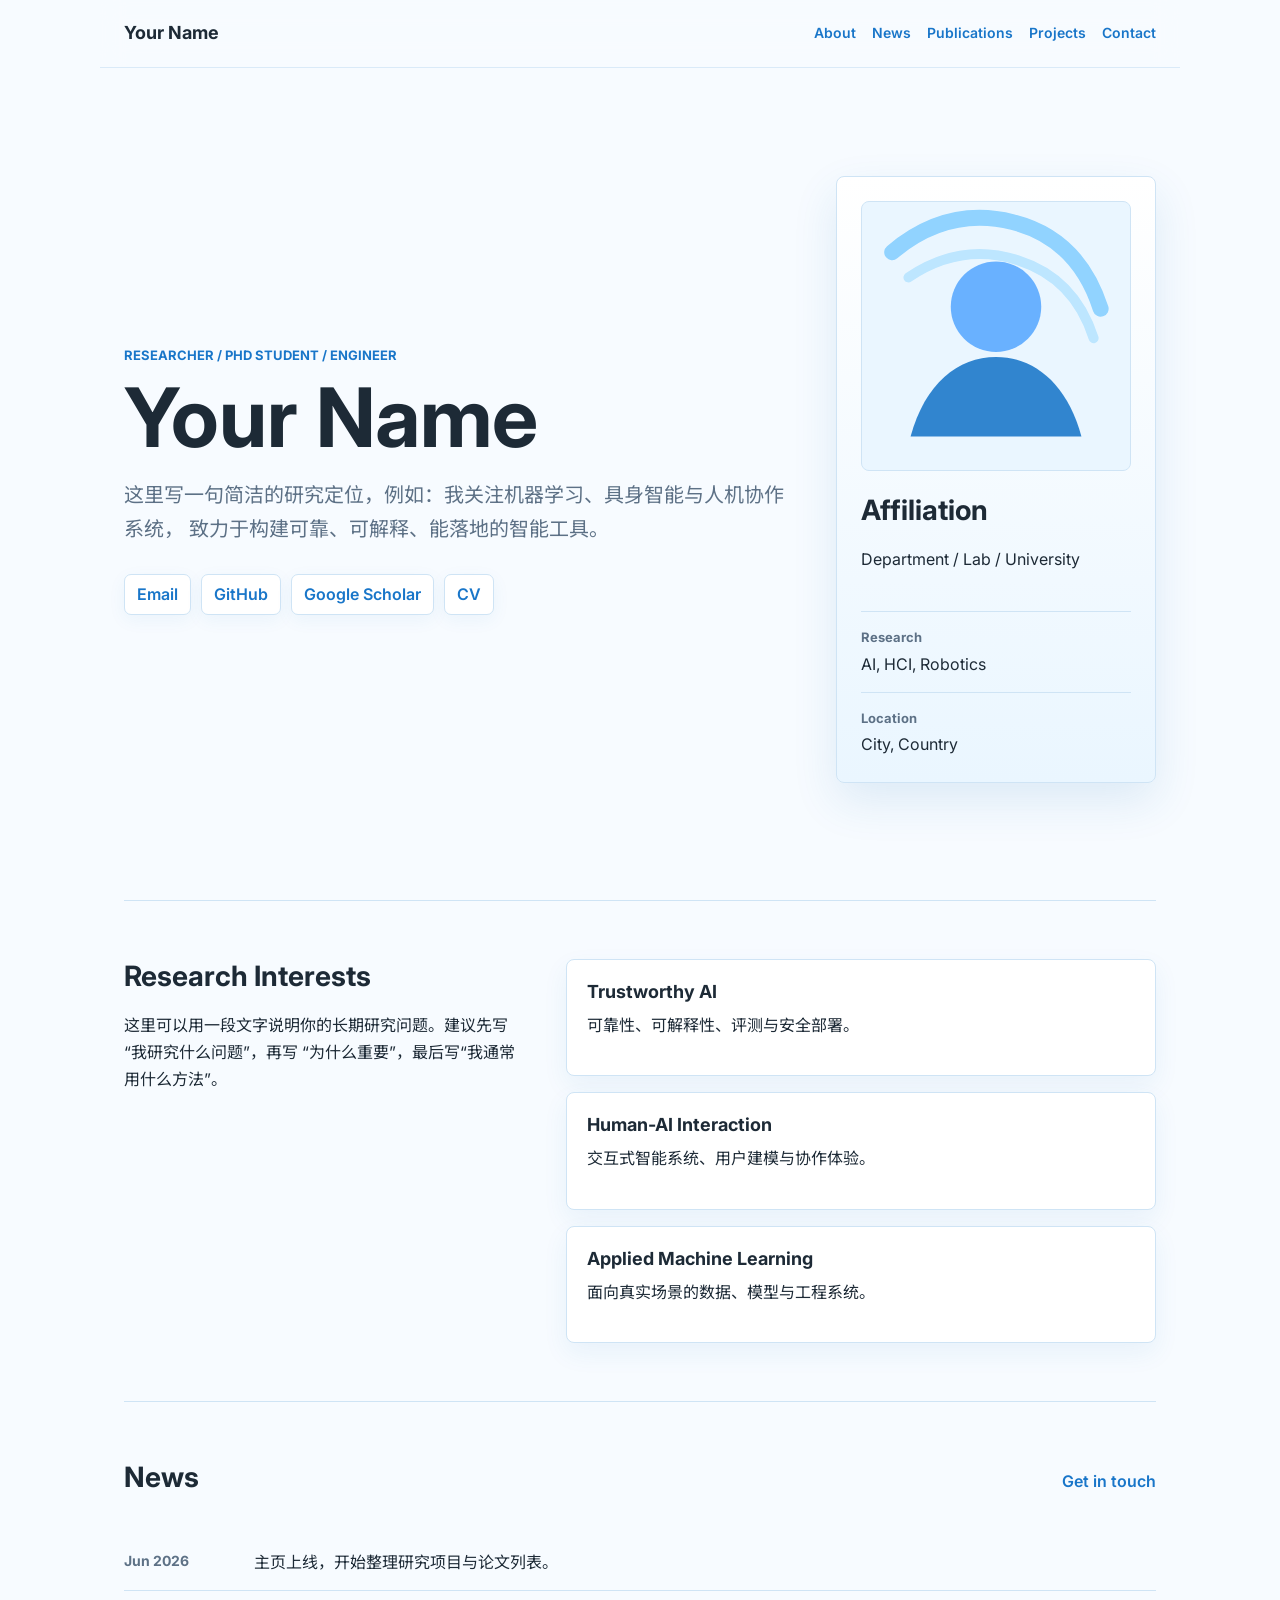
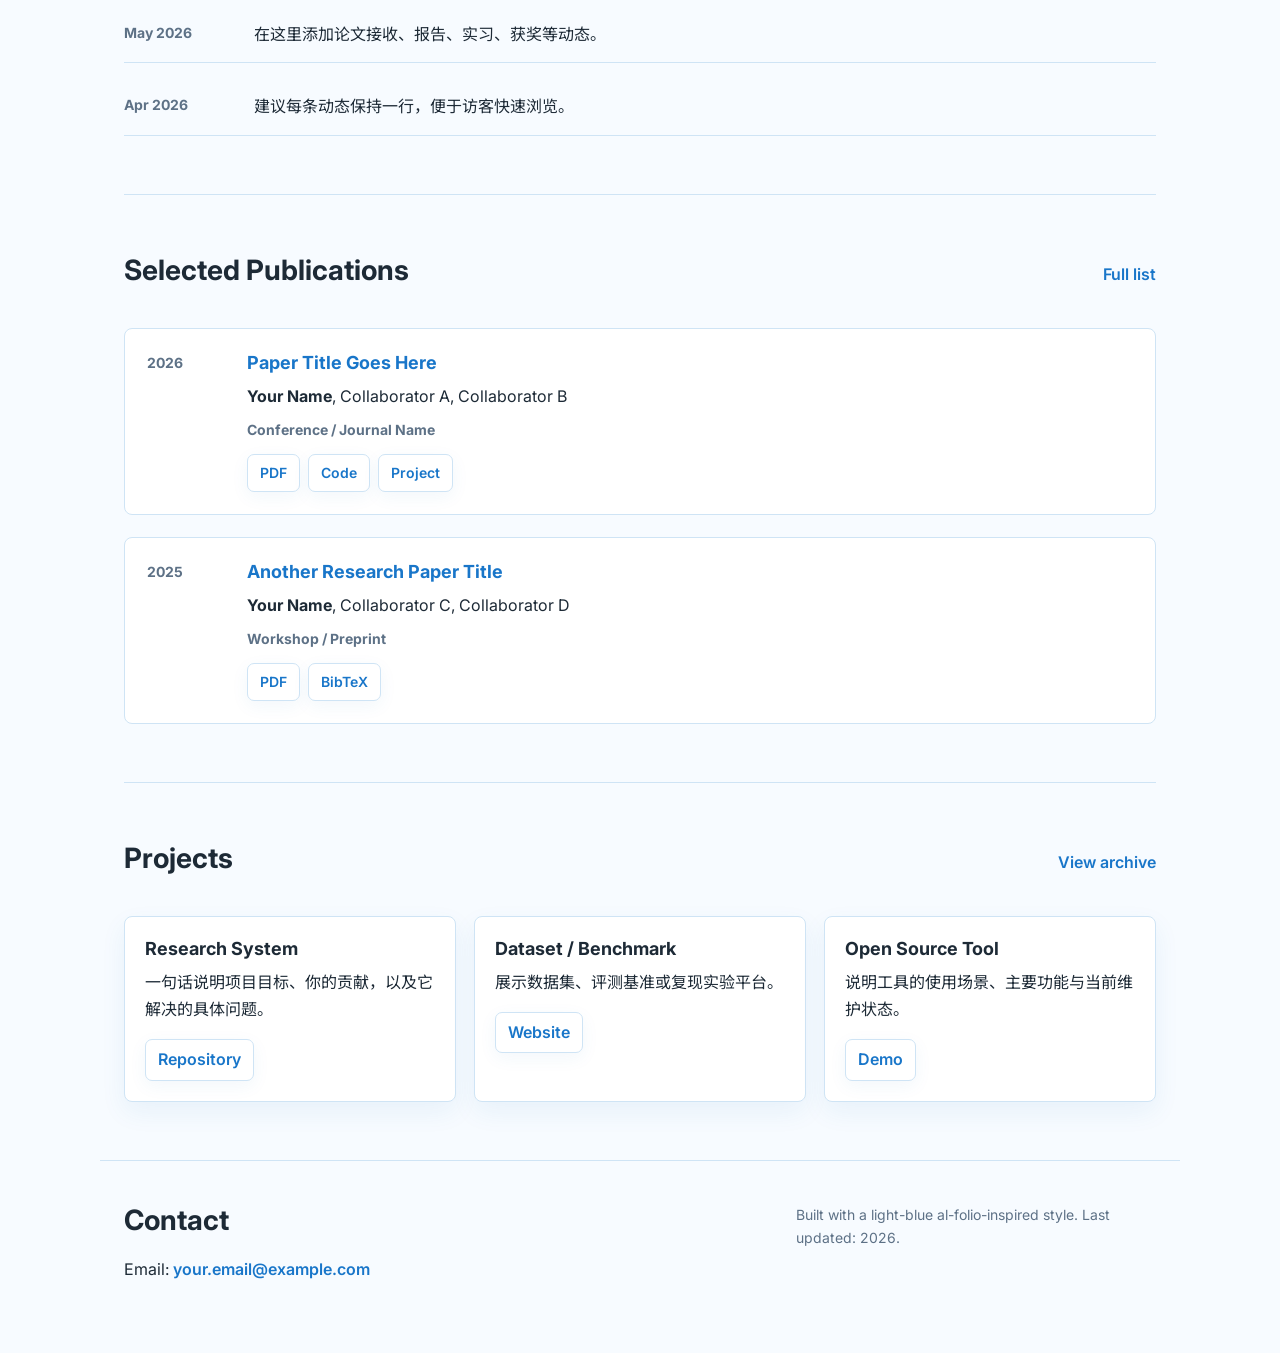
==== index.html @ ca246e32 "first commit" ====
<!doctype html>
<html lang="zh-CN">
  <head>
    <meta charset="utf-8" />
    <meta name="viewport" content="width=device-width, initial-scale=1" />
    <meta
      name="description"
      content="个人学术主页，展示研究方向、论文、项目与联系方式。"
    />
    <title>Your Name | Research Homepage</title>
    <link rel="preconnect" href="https://fonts.googleapis.com" />
    <link rel="preconnect" href="https://fonts.gstatic.com" crossorigin />
    <link
      href="https://fonts.googleapis.com/css2?family=Inter:wght@400;500;600;700&family=Noto+Sans+SC:wght@400;500;700&display=swap"
      rel="stylesheet"
    />
    <link rel="stylesheet" href="assets/css/style.css" />
  </head>
  <body>
    <header class="site-header">
      <a class="brand" href="#top">Your Name</a>
      <nav class="nav" aria-label="Primary navigation">
        <a href="#about">About</a>
        <a href="#news">News</a>
        <a href="#publications">Publications</a>
        <a href="#projects">Projects</a>
        <a href="#contact">Contact</a>
      </nav>
    </header>

    <main id="top">
      <section class="intro" id="about">
        <div class="intro-copy">
          <p class="eyebrow">Researcher / PhD Student / Engineer</p>
          <h1>Your Name</h1>
          <p class="subtitle">
            这里写一句简洁的研究定位，例如：我关注机器学习、具身智能与人机协作系统，
            致力于构建可靠、可解释、能落地的智能工具。
          </p>
          <div class="link-row" aria-label="Profile links">
            <a href="mailto:your.email@example.com">Email</a>
            <a href="https://github.com/your-github">GitHub</a>
            <a href="https://scholar.google.com/">Google Scholar</a>
            <a href="assets/files/cv.pdf">CV</a>
          </div>
        </div>
        <aside class="profile-panel" aria-label="Profile summary">
          <img
            class="portrait"
            src="assets/img/profile-placeholder.svg"
            alt="Profile portrait placeholder"
          />
          <div>
            <h2>Affiliation</h2>
            <p>Department / Lab / University</p>
          </div>
          <dl class="quick-facts">
            <div>
              <dt>Research</dt>
              <dd>AI, HCI, Robotics</dd>
            </div>
            <div>
              <dt>Location</dt>
              <dd>City, Country</dd>
            </div>
          </dl>
        </aside>
      </section>

      <section class="section two-column">
        <div>
          <h2>Research Interests</h2>
          <p>
            这里可以用一段文字说明你的长期研究问题。建议先写“我研究什么问题”，再写
            “为什么重要”，最后写“我通常用什么方法”。
          </p>
        </div>
        <div class="interest-list">
          <article>
            <h3>Trustworthy AI</h3>
            <p>可靠性、可解释性、评测与安全部署。</p>
          </article>
          <article>
            <h3>Human-AI Interaction</h3>
            <p>交互式智能系统、用户建模与协作体验。</p>
          </article>
          <article>
            <h3>Applied Machine Learning</h3>
            <p>面向真实场景的数据、模型与工程系统。</p>
          </article>
        </div>
      </section>

      <section class="section" id="news">
        <div class="section-heading">
          <h2>News</h2>
          <a href="#contact">Get in touch</a>
        </div>
        <ol class="timeline">
          <li>
            <time datetime="2026-06">Jun 2026</time>
            <span>主页上线，开始整理研究项目与论文列表。</span>
          </li>
          <li>
            <time datetime="2026-05">May 2026</time>
            <span>在这里添加论文接收、报告、实习、获奖等动态。</span>
          </li>
          <li>
            <time datetime="2026-04">Apr 2026</time>
            <span>建议每条动态保持一行，便于访客快速浏览。</span>
          </li>
        </ol>
      </section>

      <section class="section" id="publications">
        <div class="section-heading">
          <h2>Selected Publications</h2>
          <a href="https://scholar.google.com/">Full list</a>
        </div>
        <div class="publication-list">
          <article class="publication">
            <p class="pub-year">2026</p>
            <div>
              <h3>Paper Title Goes Here</h3>
              <p class="authors">
                <strong>Your Name</strong>, Collaborator A, Collaborator B
              </p>
              <p class="venue">Conference / Journal Name</p>
              <div class="pub-links">
                <a href="#">PDF</a>
                <a href="#">Code</a>
                <a href="#">Project</a>
              </div>
            </div>
          </article>
          <article class="publication">
            <p class="pub-year">2025</p>
            <div>
              <h3>Another Research Paper Title</h3>
              <p class="authors">
                <strong>Your Name</strong>, Collaborator C, Collaborator D
              </p>
              <p class="venue">Workshop / Preprint</p>
              <div class="pub-links">
                <a href="#">PDF</a>
                <a href="#">BibTeX</a>
              </div>
            </div>
          </article>
        </div>
      </section>

      <section class="section" id="projects">
        <div class="section-heading">
          <h2>Projects</h2>
          <a href="projects/">View archive</a>
        </div>
        <div class="project-grid">
          <article class="project-card">
            <h3>Research System</h3>
            <p>一句话说明项目目标、你的贡献，以及它解决的具体问题。</p>
            <a href="#">Repository</a>
          </article>
          <article class="project-card">
            <h3>Dataset / Benchmark</h3>
            <p>展示数据集、评测基准或复现实验平台。</p>
            <a href="#">Website</a>
          </article>
          <article class="project-card">
            <h3>Open Source Tool</h3>
            <p>说明工具的使用场景、主要功能与当前维护状态。</p>
            <a href="#">Demo</a>
          </article>
        </div>
      </section>
    </main>

    <footer class="footer" id="contact">
      <div>
        <h2>Contact</h2>
        <p>
          Email:
          <a href="mailto:your.email@example.com">your.email@example.com</a>
        </p>
      </div>
      <p class="fine-print">
        Built with a light-blue al-folio-inspired style. Last updated: 2026.
      </p>
    </footer>
  </body>
</html>
---- assets/css/style.css ----
:root {
  --bg: #f7fbff;
  --surface: #ffffff;
  --surface-blue: #eaf6ff;
  --text: #1d2a36;
  --muted: #5d7186;
  --line: #cfe4f5;
  --accent: #4da3ff;
  --accent-dark: #1976c9;
  --accent-soft: #d8efff;
  --shadow: 0 18px 45px rgba(31, 115, 184, 0.12);
  --max-width: 1080px;
}

* {
  box-sizing: border-box;
}

html {
  scroll-behavior: smooth;
}

body {
  margin: 0;
  background: var(--bg);
  color: var(--text);
  font-family: Inter, "Noto Sans SC", system-ui, -apple-system, sans-serif;
  font-size: 16px;
  line-height: 1.7;
}

a {
  color: var(--accent-dark);
  font-weight: 600;
  text-decoration: none;
}

a:hover {
  color: #0f5fa8;
  text-decoration: underline;
}

.site-header {
  position: sticky;
  top: 0;
  z-index: 10;
  display: flex;
  align-items: center;
  justify-content: space-between;
  gap: 24px;
  max-width: var(--max-width);
  margin: 0 auto;
  padding: 18px 24px;
  background: rgba(247, 251, 255, 0.88);
  border-bottom: 1px solid rgba(207, 228, 245, 0.72);
  backdrop-filter: blur(12px);
}

.brand {
  color: var(--text);
  font-size: 18px;
  font-weight: 700;
}

.nav {
  display: flex;
  flex-wrap: wrap;
  justify-content: flex-end;
  gap: 16px;
  font-size: 14px;
}

main {
  max-width: var(--max-width);
  margin: 0 auto;
  padding: 48px 24px 0;
}

.intro {
  display: grid;
  grid-template-columns: minmax(0, 1fr) 320px;
  gap: 44px;
  align-items: center;
  min-height: calc(100vh - 116px);
  padding-bottom: 56px;
}

.eyebrow {
  margin: 0 0 10px;
  color: var(--accent-dark);
  font-size: 13px;
  font-weight: 700;
  letter-spacing: 0;
  text-transform: uppercase;
}

h1,
h2,
h3,
p {
  margin-top: 0;
}

h1 {
  margin-bottom: 18px;
  font-size: clamp(42px, 7vw, 82px);
  line-height: 1.02;
  letter-spacing: 0;
}

h2 {
  margin-bottom: 18px;
  font-size: 28px;
  line-height: 1.25;
  letter-spacing: 0;
}

h3 {
  margin-bottom: 8px;
  font-size: 18px;
  line-height: 1.35;
  letter-spacing: 0;
}

.subtitle {
  max-width: 710px;
  color: var(--muted);
  font-size: 20px;
}

.link-row {
  display: flex;
  flex-wrap: wrap;
  gap: 10px;
  margin-top: 28px;
}

.link-row a,
.pub-links a,
.project-card a {
  display: inline-flex;
  align-items: center;
  min-height: 36px;
  padding: 6px 12px;
  border: 1px solid var(--line);
  border-radius: 7px;
  background: var(--surface);
  box-shadow: 0 5px 18px rgba(31, 115, 184, 0.06);
}

.profile-panel {
  display: grid;
  gap: 22px;
  padding: 24px;
  border: 1px solid var(--line);
  border-radius: 8px;
  background: linear-gradient(180deg, var(--surface) 0%, var(--surface-blue) 100%);
  box-shadow: var(--shadow);
}

.portrait {
  width: 100%;
  aspect-ratio: 1;
  border: 1px solid var(--line);
  border-radius: 8px;
  object-fit: cover;
  background: var(--accent-soft);
}

.quick-facts {
  display: grid;
  gap: 14px;
  margin: 0;
}

.quick-facts div {
  padding-top: 14px;
  border-top: 1px solid var(--line);
}

.quick-facts dt {
  color: var(--muted);
  font-size: 13px;
  font-weight: 700;
}

.quick-facts dd {
  margin: 2px 0 0;
}

.section {
  padding: 58px 0;
  border-top: 1px solid var(--line);
}

.two-column {
  display: grid;
  grid-template-columns: 0.8fr 1.2fr;
  gap: 48px;
}

.interest-list {
  display: grid;
  gap: 16px;
}

.interest-list article,
.project-card {
  padding: 20px;
  border: 1px solid var(--line);
  border-radius: 8px;
  background: var(--surface);
  box-shadow: 0 10px 26px rgba(31, 115, 184, 0.07);
}

.section-heading {
  display: flex;
  align-items: baseline;
  justify-content: space-between;
  gap: 20px;
  margin-bottom: 22px;
}

.timeline {
  display: grid;
  gap: 16px;
  margin: 0;
  padding: 0;
  list-style: none;
}

.timeline li {
  display: grid;
  grid-template-columns: 110px minmax(0, 1fr);
  gap: 20px;
  padding: 14px 0;
  border-bottom: 1px solid var(--line);
}

.timeline time,
.pub-year,
.venue {
  color: var(--muted);
  font-size: 14px;
  font-weight: 700;
}

.publication-list {
  display: grid;
  gap: 22px;
}

.publication {
  display: grid;
  grid-template-columns: 80px minmax(0, 1fr);
  gap: 20px;
  padding: 22px;
  border: 1px solid var(--line);
  border-radius: 8px;
  background: var(--surface);
}

.publication h3 {
  color: var(--accent-dark);
}

.authors,
.venue {
  margin-bottom: 8px;
}

.pub-links {
  display: flex;
  flex-wrap: wrap;
  gap: 8px;
  margin-top: 12px;
  font-size: 14px;
}

.project-grid {
  display: grid;
  grid-template-columns: repeat(3, minmax(0, 1fr));
  gap: 18px;
}

.footer {
  display: flex;
  justify-content: space-between;
  gap: 32px;
  max-width: var(--max-width);
  margin: 0 auto;
  padding: 42px 24px 54px;
  border-top: 1px solid var(--line);
}

.fine-print {
  max-width: 360px;
  color: var(--muted);
  font-size: 14px;
}

@media (max-width: 820px) {
  .site-header {
    align-items: flex-start;
    flex-direction: column;
  }

  .nav {
    justify-content: flex-start;
  }

  main {
    padding-top: 30px;
  }

  .intro,
  .two-column,
  .project-grid {
    grid-template-columns: 1fr;
  }

  .intro {
    min-height: auto;
  }

  .profile-panel {
    max-width: 420px;
  }

  .timeline li,
  .publication {
    grid-template-columns: 1fr;
  }

  .footer {
    flex-direction: column;
  }
}

@media (max-width: 480px) {
  body {
    font-size: 15px;
  }

  .site-header,
  main,
  .footer {
    padding-left: 18px;
    padding-right: 18px;
  }

  h1 {
    font-size: 42px;
  }

  .subtitle {
    font-size: 18px;
  }

  .section-heading {
    align-items: flex-start;
    flex-direction: column;
  }
}
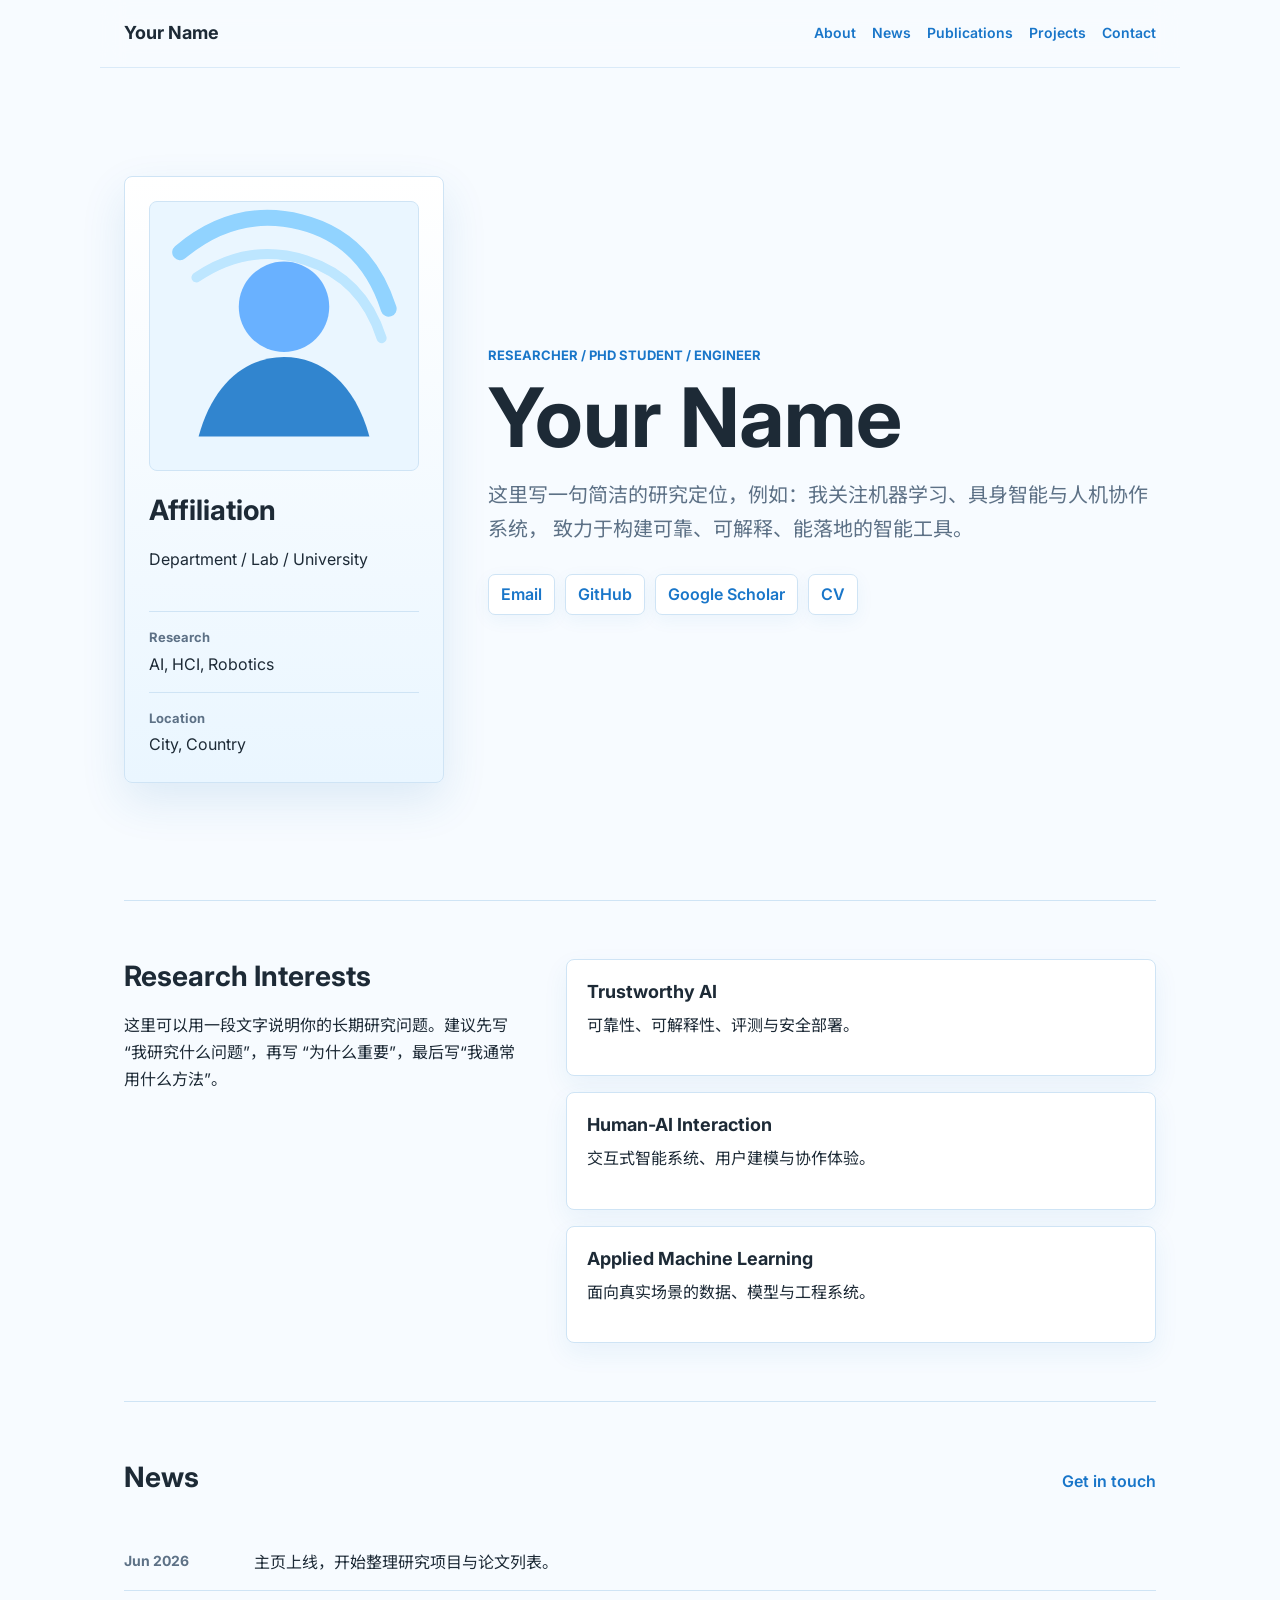
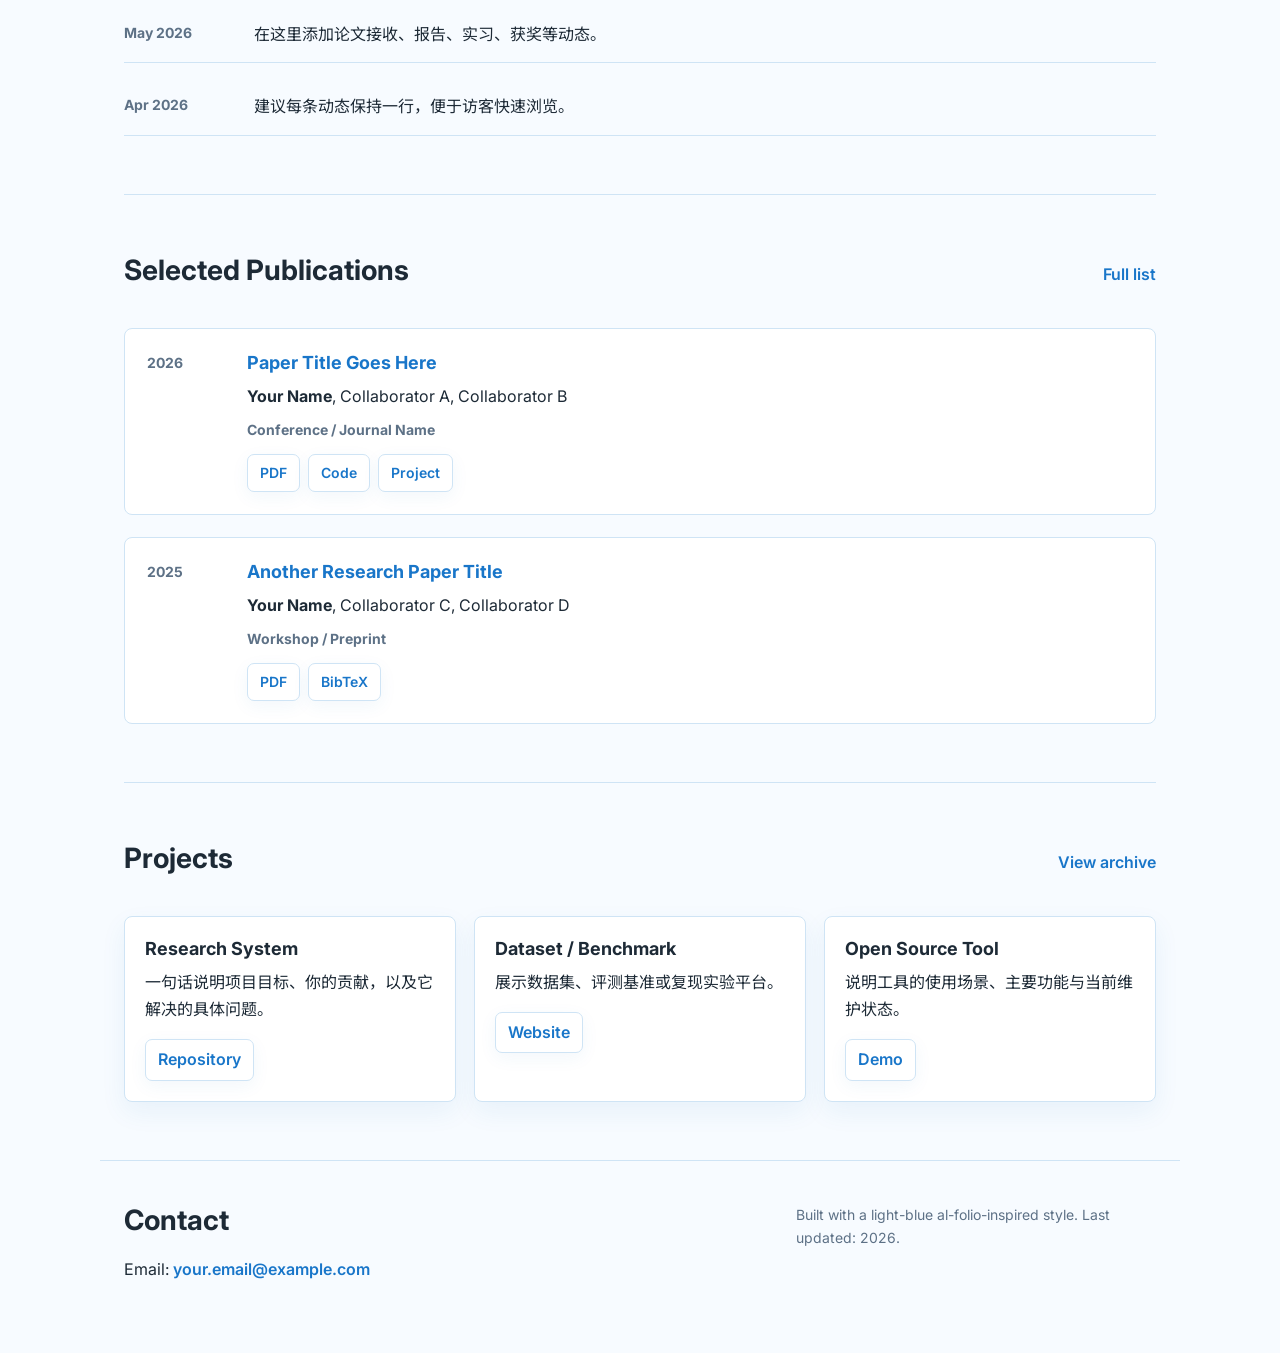
==== commit 5aa75b4c: "Move profile photo to left" ====
--- a/index.html
+++ b/index.html
@@ -30,20 +30,6 @@
 
     <main id="top">
       <section class="intro" id="about">
-        <div class="intro-copy">
-          <p class="eyebrow">Researcher / PhD Student / Engineer</p>
-          <h1>Your Name</h1>
-          <p class="subtitle">
-            这里写一句简洁的研究定位，例如：我关注机器学习、具身智能与人机协作系统，
-            致力于构建可靠、可解释、能落地的智能工具。
-          </p>
-          <div class="link-row" aria-label="Profile links">
-            <a href="mailto:your.email@example.com">Email</a>
-            <a href="https://github.com/your-github">GitHub</a>
-            <a href="https://scholar.google.com/">Google Scholar</a>
-            <a href="assets/files/cv.pdf">CV</a>
-          </div>
-        </div>
         <aside class="profile-panel" aria-label="Profile summary">
           <img
             class="portrait"
@@ -65,6 +51,20 @@
             </div>
           </dl>
         </aside>
+        <div class="intro-copy">
+          <p class="eyebrow">Researcher / PhD Student / Engineer</p>
+          <h1>Your Name</h1>
+          <p class="subtitle">
+            这里写一句简洁的研究定位，例如：我关注机器学习、具身智能与人机协作系统，
+            致力于构建可靠、可解释、能落地的智能工具。
+          </p>
+          <div class="link-row" aria-label="Profile links">
+            <a href="mailto:your.email@example.com">Email</a>
+            <a href="https://github.com/your-github">GitHub</a>
+            <a href="https://scholar.google.com/">Google Scholar</a>
+            <a href="assets/files/cv.pdf">CV</a>
+          </div>
+        </div>
       </section>
 
       <section class="section two-column">
--- a/assets/css/style.css
+++ b/assets/css/style.css
@@ -78,7 +78,7 @@
 
 .intro {
   display: grid;
-  grid-template-columns: minmax(0, 1fr) 320px;
+  grid-template-columns: 320px minmax(0, 1fr);
   gap: 44px;
   align-items: center;
   min-height: calc(100vh - 116px);
